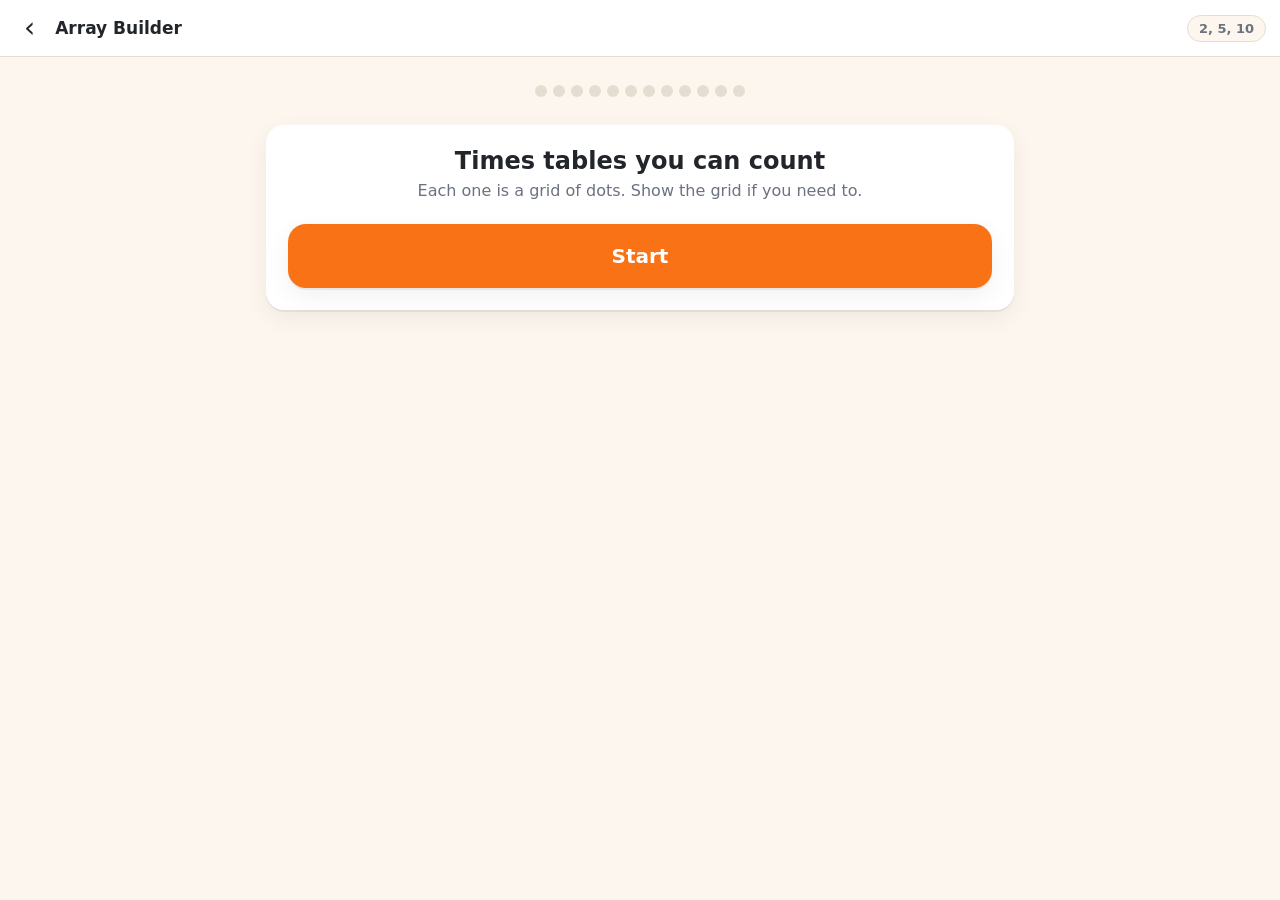
==== games/array-builder/index.html @ e6f47745 "Add the last three games: sight words, rhyme swap, array builder - Sight Word Splat: hear a word, ta" ====
<!DOCTYPE html>
<html lang="en">
<head>
<meta charset="utf-8">
<meta name="viewport" content="width=device-width, initial-scale=1, viewport-fit=cover">
<meta name="theme-color" content="#fdf6ee">
<title>Array Builder — see the times table</title>
<link rel="stylesheet" href="../../shared/style.css?v=4">
</head>
<body>

<div class="bar">
  <a class="back" href="../../index.html" aria-label="Back to games">‹</a>
  <span class="title">Array Builder</span>
  <span class="badge" id="levelBadge">2, 5, 10</span>
</div>

<div class="wrap">
  <div class="dots" id="dots"></div>

  <div id="gate" class="card" style="margin-top:24px;text-align:center">
    <h2>Times tables you can count</h2>
    <p>Each one is a grid of dots. Show the grid if you need to.</p>
    <button class="big-btn primary" id="startBtn" style="width:100%;margin-top:10px">Start</button>
  </div>

  <main id="game" class="hidden">
    <div class="equation" id="equation">4 × 3 = ?</div>

    <div class="array hidden" id="array"></div>

    <div class="feedback" id="feedback"></div>
    <div class="choices two" id="choices"></div>

    <div style="text-align:center;padding:12px 0">
      <button class="big-btn ghost" id="hintBtn" style="font-size:16px;padding:10px 18px;min-height:auto">
        Show the grid
      </button>
    </div>
  </main>

  <div id="summary" class="card hidden" style="margin-top:24px;text-align:center">
    <h2 id="sumTitle">Nice work</h2>
    <p id="sumSub"></p>
    <div class="stat-row">
      <div class="stat"><b id="sumRight">0</b><span>right</span></div>
      <div class="stat"><b id="sumNew">0</b><span>new</span></div>
      <div class="stat"><b id="sumMiss">0</b><span>to practice</span></div>
    </div>
    <button class="big-btn primary" id="againBtn" style="width:100%">Play again</button>
    <p style="margin-top:16px"><a href="../../index.html">Back to the games</a></p>
  </div>
</div>

<div class="toast" id="toast"></div>

<script src="../../shared/learn.js?v=4"></script>
<script src="../../shared/speech.js?v=6"></script>
<script src="../../shared/decks.js?v=4"></script>
<script src="../../shared/confetti.js?v=8"></script>
<script src="../../shared/sound.js?v=2"></script>
<script>
(function () {
  'use strict';

  var DECK = 'arrays';
  var LIMIT = 12;
  var MAX_LEVEL = Decks.arrays.maxLevel;
  var LEVEL_NAMES = ['', '2, 5, 10', '3 and 4', '6 and 7', '8 and 9'];

  var el = function (id) { return document.getElementById(id); };
  var state = {
    session: null,
    item: null,
    q: null,
    locked: true,
    levelMoves: 0,
    retry: [],
    recent: []
  };

  function toast(msg) {
    var t = el('toast');
    t.textContent = msg;
    t.classList.add('show');
    clearTimeout(t._timer);
    t._timer = setTimeout(function () { t.classList.remove('show'); }, 1600);
  }

  function shuffle(a) {
    for (var i = a.length - 1; i > 0; i--) {
      var j = Math.floor(Math.random() * (i + 1));
      var t = a[i]; a[i] = a[j]; a[j] = t;
    }
    return a;
  }

  function renderDots() {
    var box = el('dots');
    box.innerHTML = '';
    for (var i = 0; i < LIMIT; i++) {
      var d = document.createElement('i');
      var r = state.session && state.session.results ? state.session.results[i] : null;
      if (r === true) d.className = 'good';
      else if (r === false) d.className = 'bad';
      box.appendChild(d);
    }
  }

  function updateBadge() {
    el('levelBadge').textContent = LEVEL_NAMES[Learn.level(DECK)] || '2, 5, 10';
  }

  function nextItem() {
    var pool = Decks.arrays.pool(Learn.level(DECK));
    var id;

    if (state.retry.length) {
      id = state.retry.shift();
    } else {
      id = Learn.pick(DECK, pool, state.recent.slice(-3));
    }
    if (!id) id = pool[0];

    var q = Decks.arrays.parse(id);
    state.item = id;
    state.q = q;
    state.locked = false;

    state.recent.push(id);
    if (state.recent.length > 5) state.recent.shift();

    el('equation').textContent = q.text;
    el('feedback').textContent = '';
    el('feedback').className = 'feedback';
    el('array').classList.add('hidden');
    el('array').innerHTML = '';
    el('hintBtn').disabled = false;

    drawChoices(q);
    updateBadge();
  }

  // Wrong answers people actually give: adding instead of multiplying, or
  // slipping one row/column.
  function choiceSet(q, level) {
    var max = level >= 3 ? 100 : 50;
    var pool = [q.answer + q.rows, q.answer - q.rows, q.answer + q.cols,
      q.answer - q.cols, q.rows + q.cols, q.answer + 1, q.answer - 1];
    var out = [q.answer];
    shuffle(pool).forEach(function (n) {
      if (out.length < 4 && n >= 0 && n <= max && out.indexOf(n) === -1) out.push(n);
    });
    return shuffle(out);
  }

  function drawChoices(q) {
    var host = el('choices');
    host.innerHTML = '';
    choiceSet(q, Learn.level(DECK)).forEach(function (n) {
      var b = document.createElement('button');
      b.className = 'choice';
      b.textContent = n;
      b.addEventListener('click', function () { answerWith(b, n); });
      host.appendChild(b);
    });
  }

  // rows of `cols` dots: the times table as area
  function drawArray(q) {
    var host = el('array');
    host.innerHTML = '';
    host.classList.remove('hidden');
    for (var r = 0; r < q.rows; r++) {
      var row = document.createElement('div');
      row.className = 'arr-row';
      for (var c = 0; c < q.cols; c++) {
        var d = document.createElement('i');
        d.className = 'arr-dot';
        row.appendChild(d);
      }
      host.appendChild(row);
    }
  }

  function answerWith(btn, n) {
    if (state.locked || !state.item) return;
    state.locked = true;

    var q = state.q;
    var right = (n === q.answer);
    var wasNew = Learn.get(DECK, state.item).seen === 0;

    Learn.record(DECK, state.item, right);
    var move = Learn.adapt(DECK, right, MAX_LEVEL, {
      allowUp: state.levelMoves === 0,
      allowDown: state.levelMoves === 0
    });
    if (move.changed) state.levelMoves += 1;
    state.session.track(state.item, right, wasNew);

    if (right) {
      btn.classList.add('good', 'pop');
      showAnswer(q);
      drawArray(q);
      el('feedback').textContent = q.rows + ' rows of ' + q.cols + ' is ' + q.answer;
      el('feedback').className = 'feedback good';
      Sound.fanfare();
      Confetti.rain(95);
      if (move.changed > 0) toast('Now: ' + (LEVEL_NAMES[move.level] || ''));
    } else {
      btn.classList.add('bad');
      Array.prototype.forEach.call(el('choices').children, function (b) {
        if (+b.textContent === q.answer) b.classList.add('good');
      });
      showAnswer(q);
      drawArray(q);
      el('feedback').textContent = 'It is ' + q.answer + '. ' + q.rows + ' rows of ' + q.cols;
      el('feedback').className = 'feedback bad';
      if (state.retry.indexOf(state.item) === -1) state.retry.push(state.item);
      if (move.changed < 0) toast('Back to ' + (LEVEL_NAMES[move.level] || ''));
    }

    Array.prototype.forEach.call(el('choices').children, function (b) { b.disabled = true; });
    renderDots();
    setTimeout(finishTurn, right ? 1700 : 2600);
  }

  function showAnswer(q) {
    el('equation').textContent = q.text.replace('?', q.answer);
  }

  function finishTurn() {
    if (state.session.done()) { showSummary(); return; }
    nextItem();
  }

  function showSummary() {
    var s = state.session;
    el('game').classList.add('hidden');
    el('dots').classList.add('hidden');
    el('summary').classList.remove('hidden');

    var pct = s.answered ? Math.round((s.correct / s.answered) * 100) : 0;
    el('sumTitle').textContent = pct >= 80 ? 'Excellent' : pct >= 50 ? 'Good work' : 'Good try';
    el('sumSub').textContent = s.missed.length
      ? s.missed.length + ' to practice again'
      : 'Every one right. Well done.';
    el('sumRight').textContent = s.correct;
    el('sumNew').textContent = s.newItems.length;
    el('sumMiss').textContent = s.missed.length;
  }

  function startSession() {
    state.session = new Learn.Session({ limit: LIMIT });
    state.session.results = [];
    state.retry = [];
    state.recent = [];
    state.levelMoves = 0;

    var track = state.session.track.bind(state.session);
    state.session.track = function (item, correct, wasNew) {
      state.session.results[state.session.answered] = correct;
      track(item, correct, wasNew);
    };

    el('gate').classList.add('hidden');
    el('summary').classList.add('hidden');
    el('game').classList.remove('hidden');
    el('dots').classList.remove('hidden');
    renderDots();
    nextItem();
  }

  el('startBtn').addEventListener('click', function () {
    Speak.unlock();
    Sound.unlock();
    startSession();
  });

  el('againBtn').addEventListener('click', function () {
    Speak.unlock();
    Sound.unlock();
    startSession();
  });

  el('hintBtn').addEventListener('click', function () {
    if (state.locked || !state.q) return;
    el('hintBtn').disabled = true;
    drawArray(state.q);
  });

  renderDots();
  updateBadge();
})();
</script>
</body>
</html>
---- shared/style.css ----
/* Shared look and feel. Big targets, high contrast, no motion that can't be
 * turned off. Everything sized for a tablet held by a 6-year-old. */
:root {
  --bg: #fdf6ee;
  --card: #ffffff;
  --ink: #22262b;
  --ink-soft: #6b7280;
  --line: #e6ddd2;
  --accent: #f97316;
  --accent-soft: #ffe4cc;
  --good: #16a34a;
  --good-soft: #dcfce7;
  --bad: #dc2626;
  --bad-soft: #fee2e2;
  --blue: #2563eb;
  --radius: 18px;
  --tap: 64px;
  --shadow: 0 2px 0 rgba(0, 0, 0, 0.06), 0 8px 24px rgba(0, 0, 0, 0.06);
}

* { box-sizing: border-box; }

html, body {
  margin: 0;
  padding: 0;
  background: var(--bg);
  color: var(--ink);
  font-family: ui-rounded, "SF Pro Rounded", "Segoe UI", Roboto, system-ui, -apple-system, sans-serif;
  -webkit-text-size-adjust: 100%;
  -webkit-tap-highlight-color: transparent;
}

body {
  min-height: 100vh;
  display: flex;
  flex-direction: column;
}

a { color: var(--blue); }

.wrap {
  width: 100%;
  max-width: 780px;
  margin: 0 auto;
  padding: 16px;
  flex: 1;
  display: flex;
  flex-direction: column;
}

/* ---- top bar ---- */
.bar {
  display: flex;
  align-items: center;
  gap: 10px;
  padding: 10px 14px;
  background: var(--card);
  border-bottom: 1px solid var(--line);
}
.bar .back {
  text-decoration: none;
  font-size: 28px;
  line-height: 1;
  color: var(--ink);
  padding: 4px 10px;
  border-radius: 12px;
}
.bar .back:active { background: var(--accent-soft); }
.bar .title { font-weight: 800; font-size: 17px; flex: 1; }
.bar .badge {
  font-size: 13px;
  font-weight: 700;
  color: var(--ink-soft);
  background: var(--bg);
  border: 1px solid var(--line);
  padding: 5px 11px;
  border-radius: 999px;
}

/* ---- progress dots ---- */
.dots { display: flex; gap: 6px; justify-content: center; padding: 12px 0 4px; }
.dots i {
  width: 12px; height: 12px; border-radius: 50%;
  background: var(--line);
  display: block;
}
.dots i.on { background: var(--accent); }
.dots i.good { background: var(--good); }
.dots i.bad { background: var(--bad); }

/* ---- buttons ---- */
button, .btn {
  font: inherit;
  border: 0;
  border-radius: var(--radius);
  background: var(--card);
  color: var(--ink);
  box-shadow: var(--shadow);
  cursor: pointer;
  touch-action: manipulation;
}

.big-btn {
  min-height: var(--tap);
  padding: 16px 28px;
  font-size: 20px;
  font-weight: 800;
}
.primary { background: var(--accent); color: #fff; }
.ghost { background: transparent; box-shadow: none; border: 2px solid var(--line); }
button:active { transform: translateY(1px); }
button:disabled { opacity: 0.45; }

/* ---- spoken prompt ---- */
.say-row { display: flex; gap: 12px; justify-content: center; align-items: center; padding: 10px 0 2px; }
.say-btn {
  min-height: 84px;
  min-width: 84px;
  font-size: 40px;
  background: var(--accent);
  color: #fff;
  border-radius: 50%;
  box-shadow: 0 6px 0 #c2410c;
}
.say-btn:active { transform: translateY(3px); box-shadow: 0 3px 0 #c2410c; }
.say-note { font-size: 15px; color: var(--ink-soft); text-align: center; }

main { margin: auto 0; }

/* ---- word slots ---- */
.slots {
  display: flex;
  gap: 10px;
  justify-content: center;
  flex-wrap: wrap;
  min-height: 90px;
  align-items: center;
  margin: 14px 0;
}
.slot {
  width: 62px; height: 76px;
  border-radius: 14px;
  border: 3px dashed var(--line);
  display: flex; align-items: center; justify-content: center;
  font-size: 38px; font-weight: 800;
  background: var(--card);
  text-transform: lowercase;
}
.slot.filled { border-style: solid; border-color: var(--accent); background: var(--accent-soft); }
.slot.good { border-color: var(--good); background: var(--good-soft); color: var(--good); }
.slot.bad { border-color: var(--bad); background: var(--bad-soft); color: var(--bad); }

/* ---- letter tiles ---- */
.tiles {
  display: flex;
  flex-wrap: wrap;
  gap: 10px;
  justify-content: center;
  padding: 8px 0 4px;
}
.tile {
  width: var(--tap); height: var(--tap);
  min-width: var(--tap);
  font-size: 30px;
  font-weight: 800;
  border-radius: 14px;
  background: var(--card);
  border: 2px solid var(--line);
  box-shadow: 0 3px 0 var(--line);
  display: flex; align-items: center; justify-content: center;
  text-transform: lowercase;
}
.tile:active { transform: translateY(2px); box-shadow: 0 1px 0 var(--line); }
.tile.used { opacity: 0.25; pointer-events: none; }

/* ---- feedback ---- */
.feedback {
  min-height: 42px;
  text-align: center;
  font-size: 22px;
  font-weight: 800;
  padding: 6px 0;
}
.feedback.good { color: var(--good); }
.feedback.bad { color: var(--bad); }

.shake { animation: shake 0.32s; }
@keyframes shake {
  0%, 100% { transform: translateX(0); }
  25% { transform: translateX(-7px); }
  75% { transform: translateX(7px); }
}
.pop { animation: pop 0.3s; }
@keyframes pop {
  0% { transform: scale(1); }
  45% { transform: scale(1.12); }
  100% { transform: scale(1); }
}

/* ---- maths: ten frames ---- */
.prompt {
  text-align: center;
  font-size: 20px;
  font-weight: 800;
  color: var(--ink-soft);
  margin: 10px 0 2px;
}
.frames { display: flex; gap: 16px; justify-content: center; flex-wrap: wrap; margin: 10px 0 4px; }
.frame {
  display: grid;
  grid-template-columns: repeat(5, 1fr);
  gap: 6px;
  background: var(--card);
  border: 3px solid #ddd2c4;
  border-radius: 16px;
  padding: 8px;
  box-shadow: var(--shadow);
}
.cell {
  width: 44px;
  height: 44px;
  border-radius: 9px;
  border: 2px solid var(--line);
  background: var(--bg);
}
.cell.on { background: var(--blue); border-color: #1d4ed8; }
.cell.added { background: var(--accent); border-color: #c2410c; }

/* ---- maths: answers ---- */
.choices { display: grid; gap: 10px; margin-top: 6px; }
.choices.two { grid-template-columns: repeat(2, 1fr); }
.choices.numbers { grid-template-columns: repeat(4, 1fr); }
.choice {
  min-height: 70px;
  font-size: 30px;
  font-weight: 900;
  border-radius: 16px;
  background: var(--card);
  border: 2px solid var(--line);
  box-shadow: 0 3px 0 var(--line);
}
.choices.numbers .choice { min-height: 58px; font-size: 26px; border-radius: 14px; }
.choice.good { border-color: var(--good); background: var(--good-soft); color: var(--good); }
.choice.bad { border-color: var(--bad); background: var(--bad-soft); color: var(--bad); }
.choice:disabled { opacity: 0.55; }

.equation {
  text-align: center;
  font-size: clamp(34px, 11vw, 56px);
  font-weight: 900;
  letter-spacing: 1px;
  margin: 14px 0 6px;
}
.counters {
  display: flex;
  gap: 18px;
  justify-content: center;
  flex-wrap: wrap;
  min-height: 56px;
  margin: 4px 0 6px;
}
.dots-row { display: grid; grid-template-columns: repeat(5, auto); gap: 5px; align-content: start; }
.pip { width: 16px; height: 16px; border-radius: 50%; background: var(--blue); display: block; }
.pip.accent { background: var(--accent); }
.pip.gone { background: var(--line); }

@media (max-width: 420px) {
  .cell { width: 34px; height: 34px; border-radius: 7px; }
  .frame { gap: 5px; padding: 6px; }
  .choice { min-height: 62px; }
}

/* ---- sight words ---- */
.word-grid {
  display: grid;
  grid-template-columns: repeat(2, 1fr);
  gap: 12px;
  margin: 8px 0 4px;
}
.word-tile {
  min-height: 72px;
  font-size: 26px;
  font-weight: 800;
  border-radius: 16px;
  background: var(--card);
  border: 2px solid var(--line);
  box-shadow: 0 3px 0 var(--line);
  text-transform: lowercase;
  letter-spacing: 0.02em;
}
.word-tile.long { font-size: 21px; }
.word-tile.good { border-color: var(--good); background: var(--good-soft); color: var(--good); }
.word-tile.bad { border-color: var(--bad); background: var(--bad-soft); color: var(--bad); }
.word-tile:disabled { opacity: 0.55; }

/* ---- rhyme & swap ---- */
.slot.blank {
  border-color: var(--accent);
  border-style: dashed;
  background: var(--accent-soft);
}
.slot.given {
  border-style: solid;
  border-color: var(--line);
  color: var(--ink-soft);
  background: var(--bg);
}
.choices.rhyme { grid-template-columns: repeat(4, 1fr); }
.choice.letter {
  min-height: 74px;
  font-size: 34px;
  text-transform: lowercase;
}

/* ---- arrays ---- */
.array {
  display: flex;
  flex-direction: column;
  gap: 4px;
  align-items: center;
  margin: 6px 0 8px;
}
.arr-row { display: flex; gap: 4px; }
.arr-dot {
  width: 13px;
  height: 13px;
  border-radius: 50%;
  background: var(--accent);
  display: block;
}

@media (max-width: 420px) {
  .word-tile { min-height: 64px; font-size: 23px; }
  .word-tile.long { font-size: 19px; }
  .arr-dot { width: 11px; height: 11px; }
}

/* ---- confetti ---- */
.confetti-canvas {
  position: fixed;
  inset: 0;
  width: 100%;
  height: 100%;
  pointer-events: none;
  z-index: 60;
}

/* ---- toast ---- */
.toast {
  position: fixed;
  left: 50%;
  bottom: 26px;
  transform: translateX(-50%) translateY(20px);
  background: var(--ink);
  color: #fff;
  font-weight: 800;
  padding: 12px 20px;
  border-radius: 999px;
  opacity: 0;
  transition: opacity 0.2s, transform 0.2s;
  pointer-events: none;
  z-index: 50;
}
.toast.show { opacity: 1; transform: translateX(-50%) translateY(0); }

/* ---- summary card ---- */
.card {
  background: var(--card);
  border-radius: var(--radius);
  box-shadow: var(--shadow);
  padding: 22px;
}
.card h2 { margin: 0 0 6px; font-size: 24px; }
.card p { margin: 0 0 14px; color: var(--ink-soft); }
.stat-row { display: flex; gap: 14px; flex-wrap: wrap; margin: 16px 0; }
.stat {
  flex: 1 1 120px;
  background: var(--bg);
  border-radius: 14px;
  padding: 14px;
  text-align: center;
}
.stat b { display: block; font-size: 30px; }
.stat span { font-size: 13px; color: var(--ink-soft); font-weight: 700; text-transform: uppercase; letter-spacing: 0.04em; }

.hidden { display: none !important; }

/* ---- hub grid ---- */
.hub-grid {
  display: grid;
  grid-template-columns: repeat(auto-fill, minmax(210px, 1fr));
  gap: 14px;
  padding: 8px 0 24px;
}
.game-card {
  display: block;
  text-decoration: none;
  color: var(--ink);
  background: var(--card);
  border-radius: var(--radius);
  box-shadow: var(--shadow);
  padding: 20px;
  min-height: 130px;
  border: 2px solid transparent;
}
.game-card .emoji { font-size: 34px; display: block; margin-bottom: 8px; }
.game-card .name { font-weight: 800; font-size: 19px; display: block; }
.game-card .sub { font-size: 14px; color: var(--ink-soft); display: block; margin-top: 4px; }
.game-card:active { border-color: var(--accent); }
.game-card.soon { opacity: 0.5; pointer-events: none; }

@media (max-width: 420px) {
  .slot { width: 50px; height: 64px; font-size: 30px; }
  .tile { width: 58px; height: 58px; min-width: 58px; font-size: 26px; }
  .say-btn { min-height: 72px; min-width: 72px; font-size: 34px; }
}

@media (prefers-reduced-motion: reduce) {
  * { animation: none !important; transition: none !important; }
}
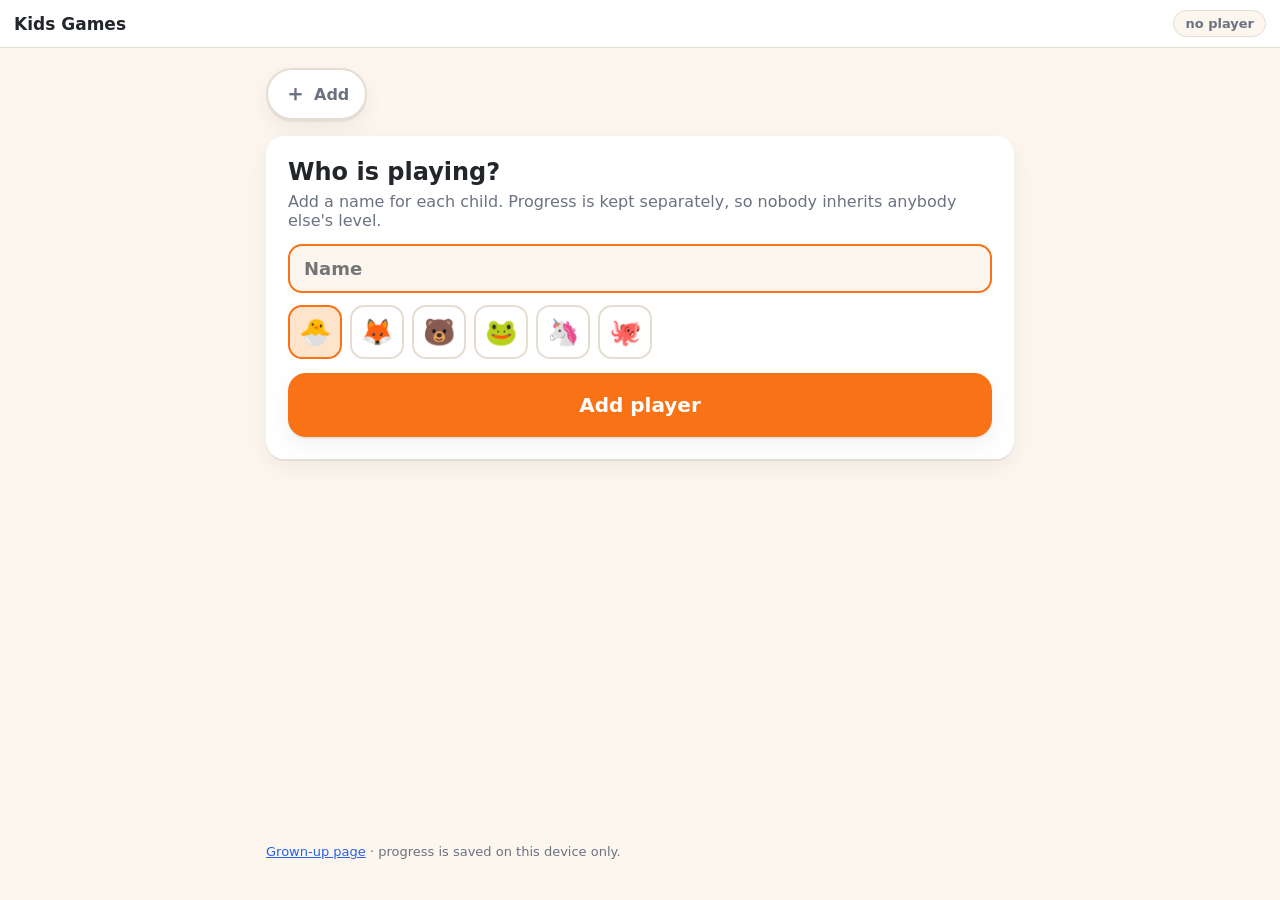
==== commit 38956cc2: "Per-kid profiles, and the site installs and runs offline Profiles: progress is stored per child (kg." ====
--- a/games/array-builder/index.html
+++ b/games/array-builder/index.html
@@ -4,8 +4,14 @@
 <meta charset="utf-8">
 <meta name="viewport" content="width=device-width, initial-scale=1, viewport-fit=cover">
 <meta name="theme-color" content="#fdf6ee">
+<link rel="manifest" href="../../manifest.webmanifest">
+<link rel="apple-touch-icon" href="../../icons/icon-180.png">
+<link rel="icon" href="../../icons/icon-192.png">
+<meta name="apple-mobile-web-app-capable" content="yes">
+<meta name="apple-mobile-web-app-title" content="Kids Games">
+<meta name="apple-mobile-web-app-status-bar-style" content="default">
 <title>Array Builder — see the times table</title>
-<link rel="stylesheet" href="../../shared/style.css?v=4">
+<link rel="stylesheet" href="../../shared/style.css?v=5">
 </head>
 <body>
 
@@ -54,14 +60,19 @@
 
 <div class="toast" id="toast"></div>
 
-<script src="../../shared/learn.js?v=4"></script>
+<script src="../../shared/learn.js?v=5"></script>
+<script src="../../shared/pwa.js?v=1"></script>
 <script src="../../shared/speech.js?v=6"></script>
-<script src="../../shared/decks.js?v=4"></script>
+<script src="../../shared/decks.js?v=5"></script>
 <script src="../../shared/confetti.js?v=8"></script>
 <script src="../../shared/sound.js?v=2"></script>
 <script>
 (function () {
   'use strict';
+
+  // no child selected: send them to the picker rather than silently writing
+  // one kid's answers into another kid's progress
+  if (!Learn.activePlayer()) { location.replace('../../index.html'); return; }
 
   var DECK = 'arrays';
   var LIMIT = 12;
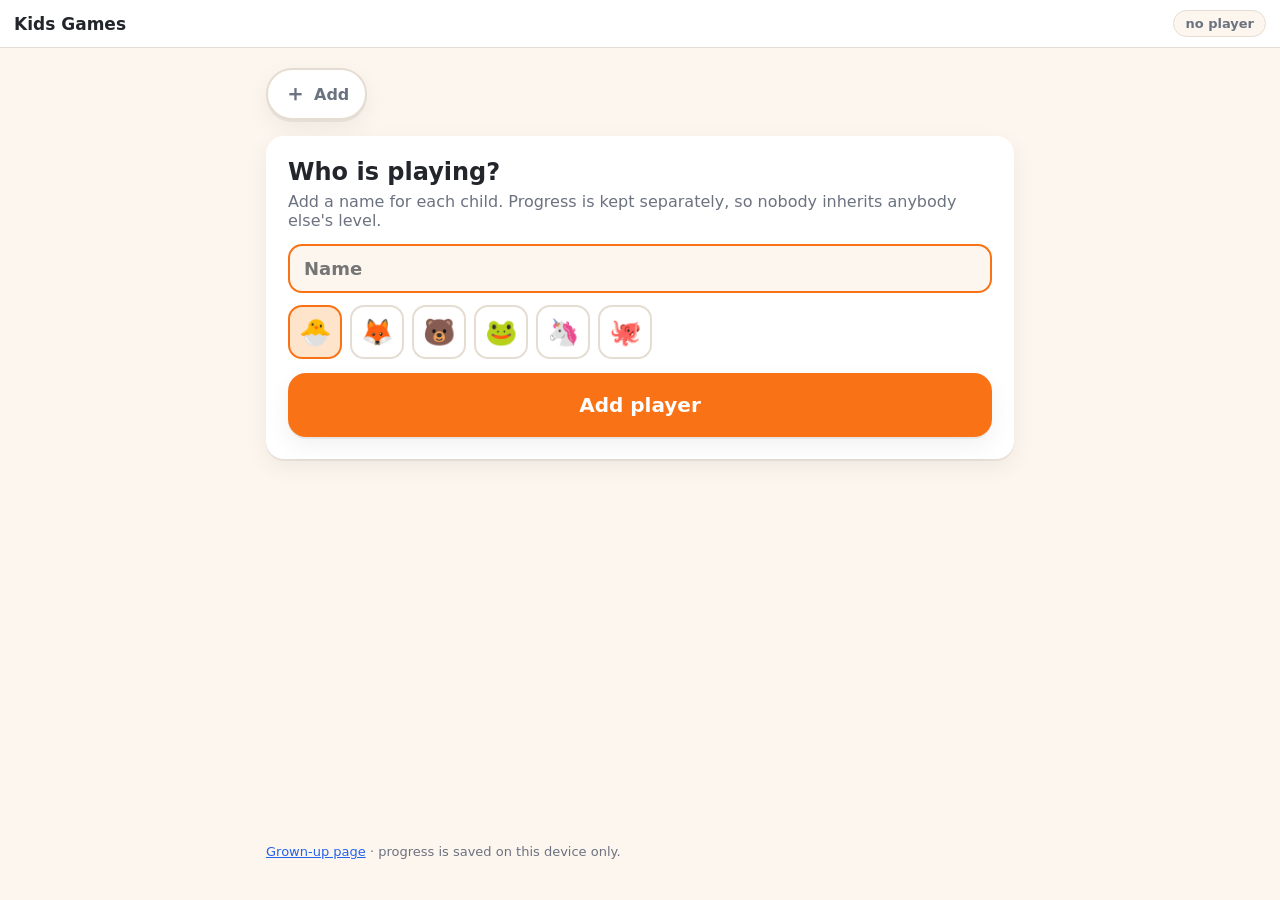
==== commit 22f882d0: "Number line, finish the sentence, and the sticker shelf - Number Line: a fixed 0-20 line marks the s" ====
--- a/games/array-builder/index.html
+++ b/games/array-builder/index.html
@@ -11,7 +11,7 @@
 <meta name="apple-mobile-web-app-title" content="Kids Games">
 <meta name="apple-mobile-web-app-status-bar-style" content="default">
 <title>Array Builder — see the times table</title>
-<link rel="stylesheet" href="../../shared/style.css?v=5">
+<link rel="stylesheet" href="../../shared/style.css?v=6">
 </head>
 <body>
 
@@ -63,7 +63,7 @@
 <script src="../../shared/learn.js?v=5"></script>
 <script src="../../shared/pwa.js?v=1"></script>
 <script src="../../shared/speech.js?v=6"></script>
-<script src="../../shared/decks.js?v=5"></script>
+<script src="../../shared/decks.js?v=6"></script>
 <script src="../../shared/confetti.js?v=8"></script>
 <script src="../../shared/sound.js?v=2"></script>
 <script>
--- a/shared/style.css
+++ b/shared/style.css
@@ -335,6 +335,147 @@
   .arr-dot { width: 11px; height: 11px; }
 }
 
+/* ---- number line ---- */
+.line {
+  display: flex;
+  justify-content: space-between;
+  align-items: flex-start;
+  gap: 1px;
+  margin: 4px 0 6px;
+  padding: 6px 2px 0;
+  border-bottom: 3px solid var(--line);
+}
+.tick {
+  flex: 1 1 0;
+  min-width: 0;
+  display: flex;
+  flex-direction: column;
+  align-items: center;
+  gap: 2px;
+  padding-bottom: 6px;
+  position: relative;
+}
+.tick i {
+  width: 2px;
+  height: 12px;
+  background: var(--line);
+  display: block;
+}
+.tick.lab i { height: 18px; background: #b9ab99; }
+.tick span {
+  font-size: 11px;
+  font-weight: 800;
+  color: var(--ink-soft);
+  height: 14px;
+}
+.tick.start i { background: var(--blue); height: 24px; }
+.tick.start span { color: var(--blue); }
+.tick.on i { background: var(--accent); }
+.tick.end i { background: var(--accent); height: 26px; }
+.tick.end::after {
+  content: '';
+  position: absolute;
+  top: -6px;
+  width: 0; height: 0;
+  border-left: 6px solid transparent;
+  border-right: 6px solid transparent;
+  border-top: 8px solid var(--accent);
+}
+
+/* ---- finish the sentence ---- */
+.sentence {
+  display: flex;
+  flex-wrap: wrap;
+  gap: 6px 8px;
+  justify-content: center;
+  align-items: center;
+  margin: 10px 0 14px;
+  font-size: 26px;
+  font-weight: 800;
+  line-height: 1.5;
+}
+.word-btn {
+  background: transparent;
+  box-shadow: none;
+  border: 0;
+  padding: 2px 4px;
+  font: inherit;
+  color: var(--ink);
+  border-bottom: 2px dotted var(--line);
+}
+.word-btn:active { background: var(--accent-soft); }
+.blank-slot {
+  display: inline-flex;
+  align-items: center;
+  justify-content: center;
+  min-width: 84px;
+  padding: 2px 10px;
+  border-radius: 12px;
+  border: 3px dashed var(--accent);
+  background: var(--accent-soft);
+  color: var(--accent);
+}
+.blank-slot.filled {
+  border-style: solid;
+  border-color: var(--good);
+  background: var(--good-soft);
+  color: var(--good);
+}
+.choices.words { grid-template-columns: repeat(2, 1fr); }
+.choice.word {
+  font-size: 22px;
+  text-transform: lowercase;
+  min-height: 62px;
+  padding: 0 6px;
+}
+
+/* ---- stickers ---- */
+.sticker-grid {
+  display: grid;
+  grid-template-columns: repeat(3, 1fr);
+  gap: 12px;
+  margin: 8px 0 10px;
+}
+.sticker {
+  position: relative;
+  display: flex;
+  flex-direction: column;
+  align-items: center;
+  justify-content: center;
+  gap: 6px;
+  min-height: 108px;
+  padding: 12px 8px;
+  border-radius: 18px;
+  background: var(--card);
+  border: 2px solid var(--line);
+  box-shadow: var(--shadow);
+  text-align: center;
+}
+.sticker .art { font-size: 34px; line-height: 1; }
+.sticker .label { font-size: 12px; font-weight: 700; color: var(--ink-soft); line-height: 1.25; }
+.sticker.earned { border-color: var(--accent); background: var(--accent-soft); }
+.sticker.earned .label { color: var(--ink); }
+.sticker.locked { opacity: 0.55; }
+.sticker.locked .art { color: var(--line); font-size: 30px; }
+.sticker .new {
+  position: absolute;
+  top: -6px;
+  right: -4px;
+  background: var(--good);
+  color: #fff;
+  font-size: 10px;
+  font-weight: 800;
+  padding: 3px 7px;
+  border-radius: 999px;
+  letter-spacing: 0.04em;
+}
+
+@media (max-width: 420px) {
+  .sentence { font-size: 22px; }
+  .sticker { min-height: 96px; }
+  .sticker .art { font-size: 28px; }
+}
+
 /* ---- confetti ---- */
 .confetti-canvas {
   position: fixed;
